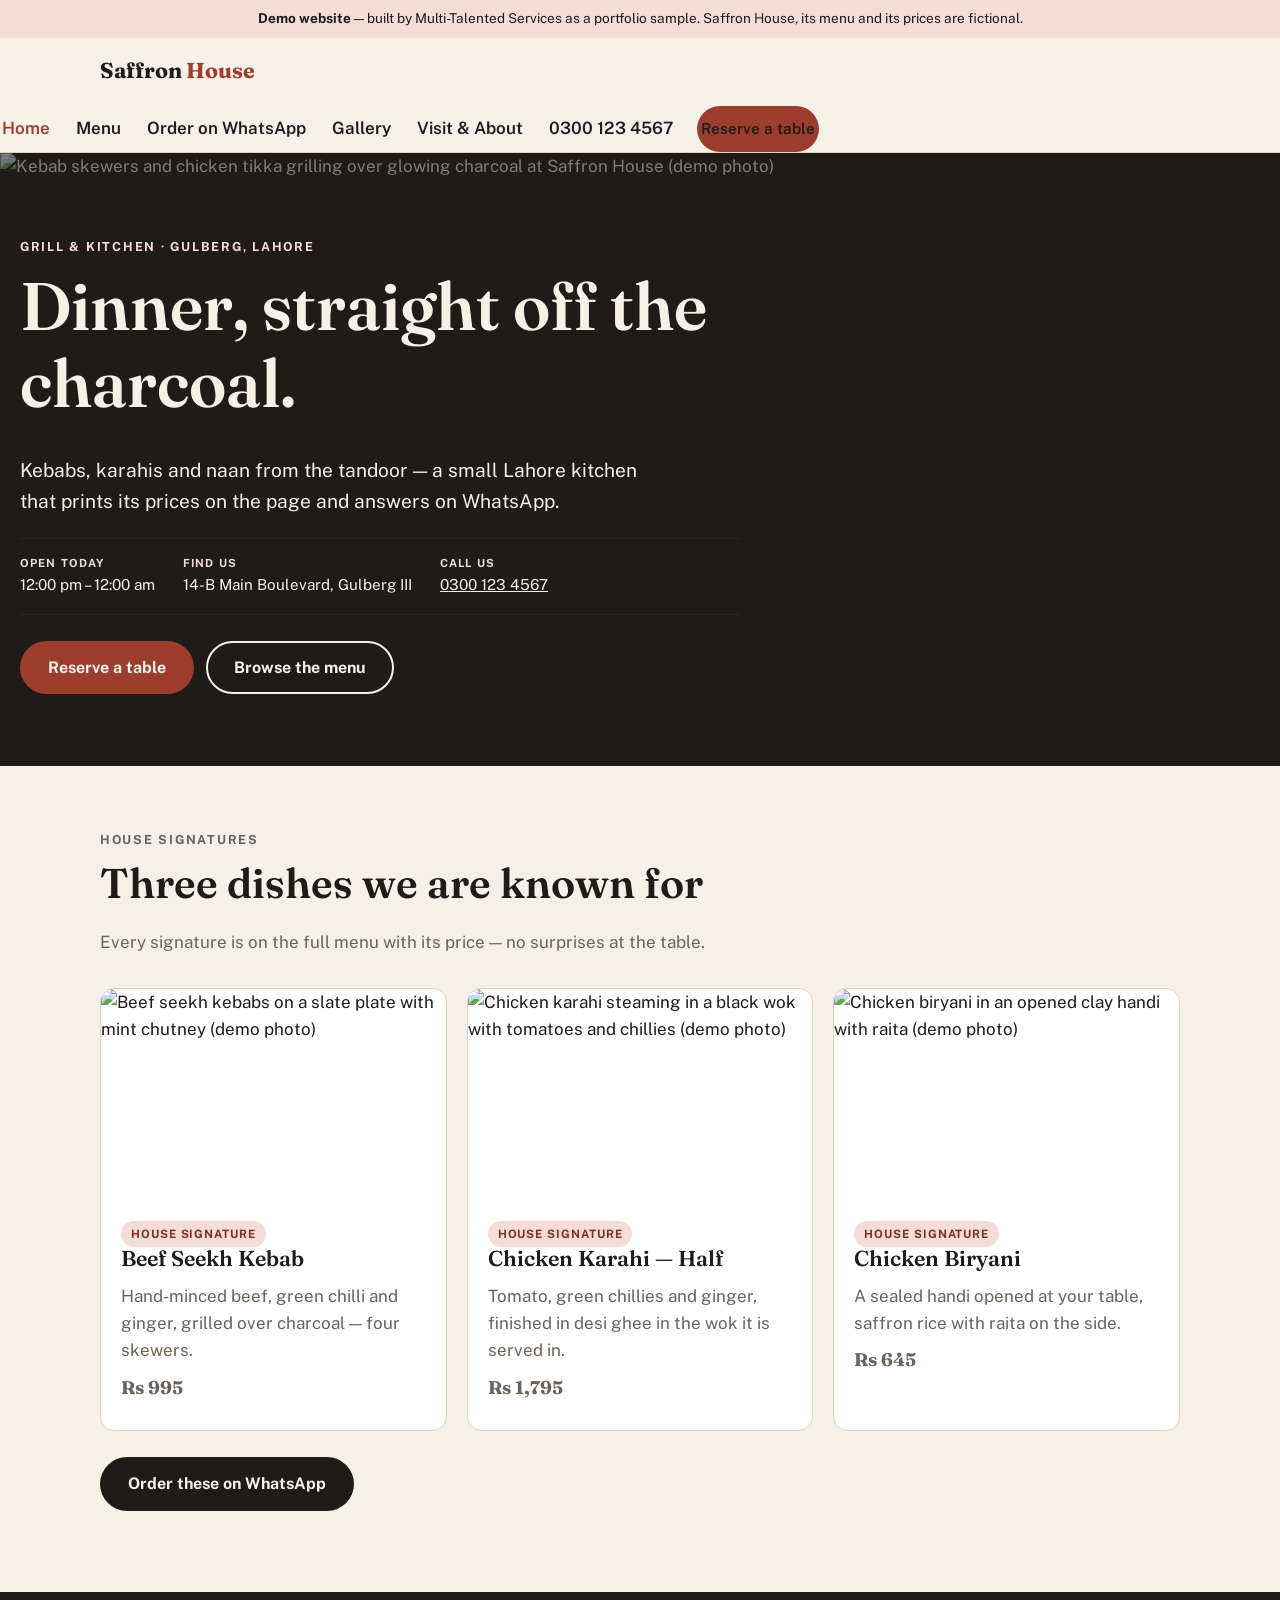
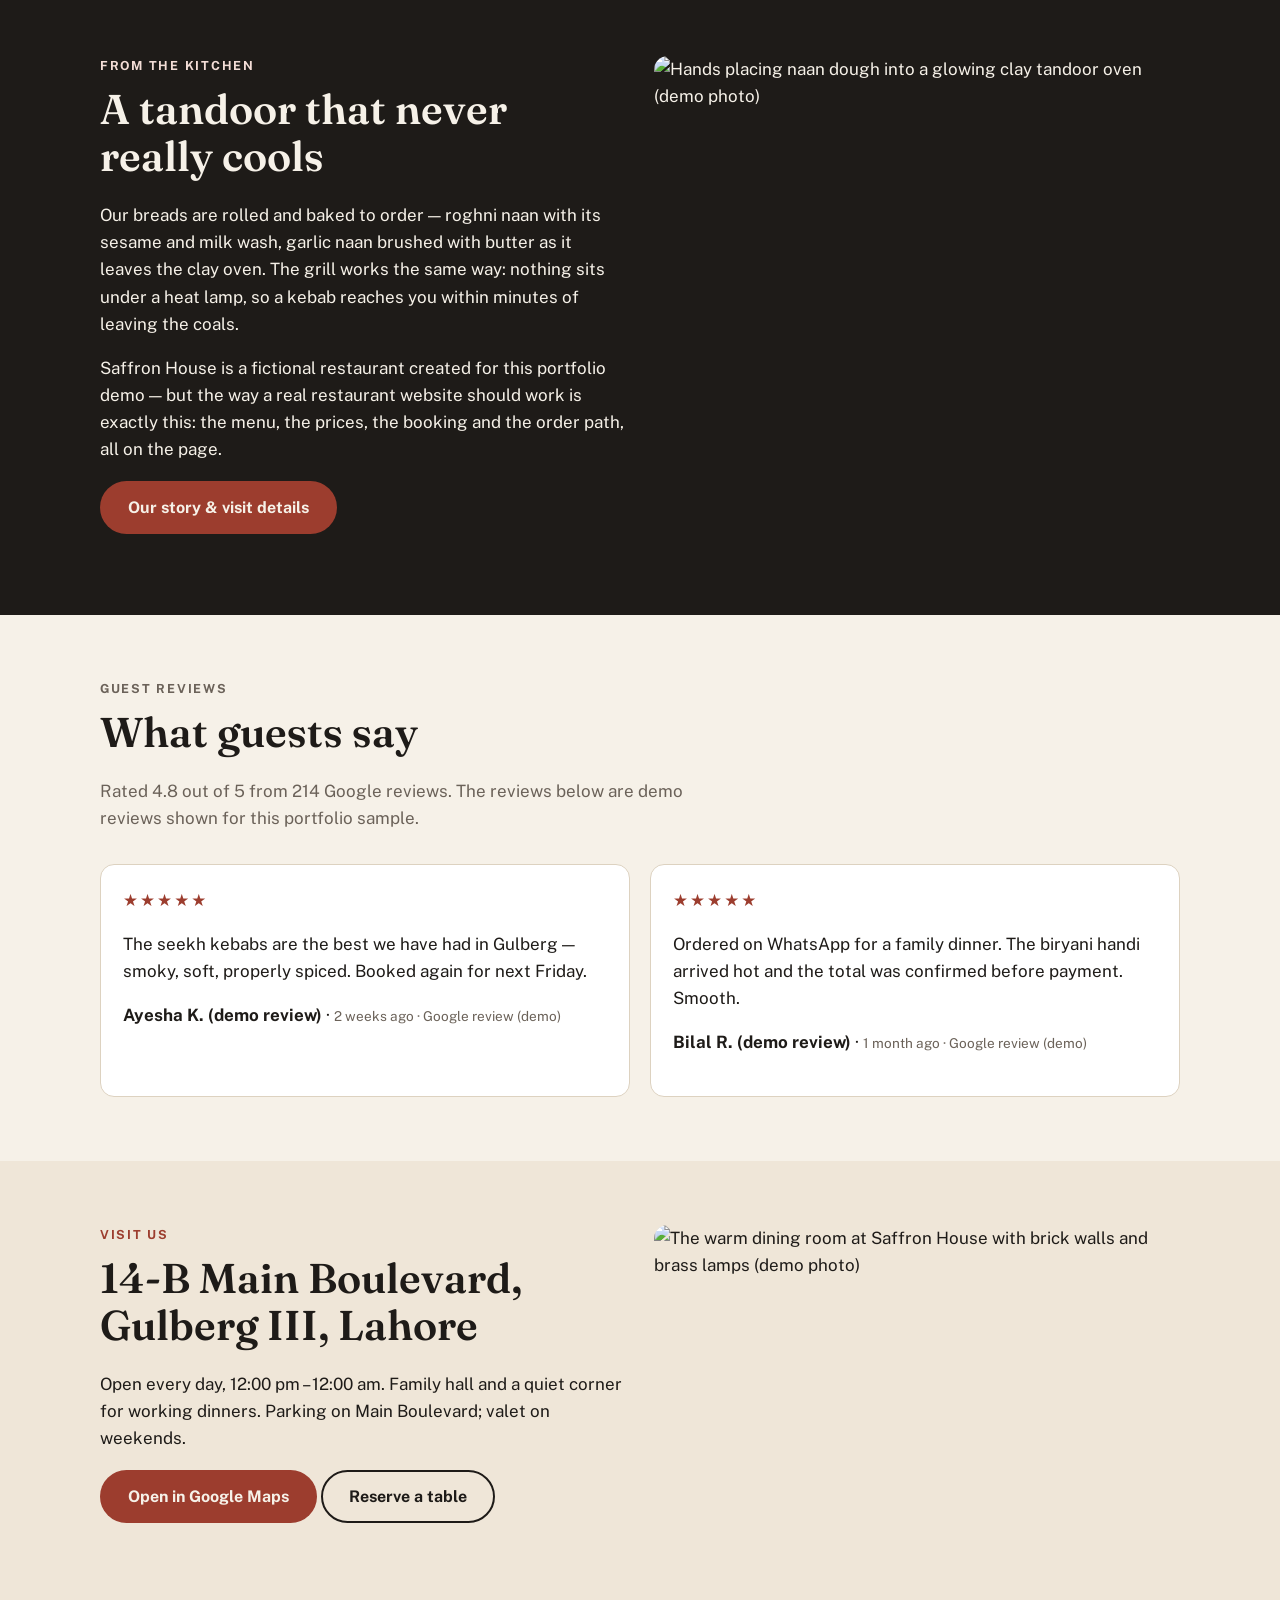
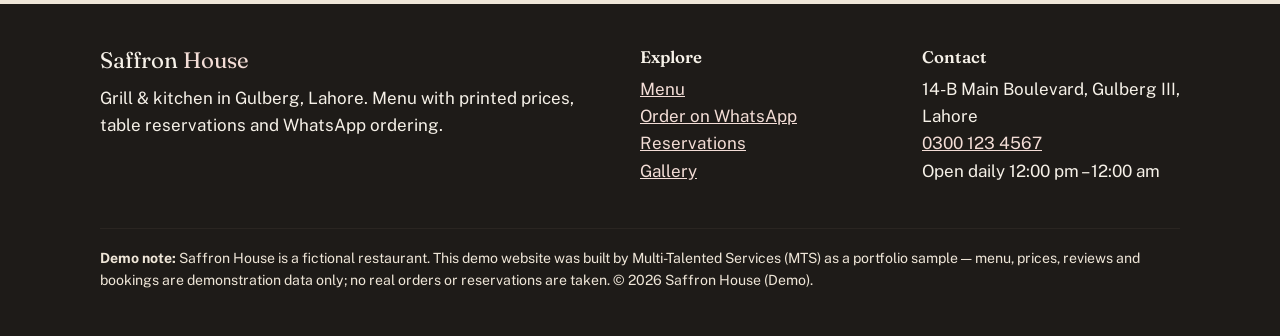
==== index.html @ 3a76dfea "Build: Saffron House restaurant demo (Queue #3) — 6 pages, menu filter/search, WhatsApp ordering + d" ====
<!DOCTYPE html>
<html lang="en">
<head>
<meta charset="UTF-8">
<meta name="viewport" content="width=device-width, initial-scale=1.0">
<title>Saffron House (Demo) — Grill &amp; Kitchen, Gulberg Lahore | Home</title>
<meta name="description" content="Demo restaurant website by Multi-Talented Services: Saffron House, a fictional grill & kitchen in Gulberg, Lahore — menu, reservations and WhatsApp ordering.">
<link rel="icon" href="assets/favicon.svg" type="image/svg+xml">
<link rel="preconnect" href="https://fonts.googleapis.com">
<link rel="preconnect" href="https://fonts.gstatic.com" crossorigin>
<link href="https://fonts.googleapis.com/css2?family=Fraunces:ital,opsz,wght@0,9..144,500;0,9..144,600;0,9..144,700;1,9..144,500&family=Public+Sans:wght@400;500;600;700&display=swap" rel="stylesheet">
<link rel="stylesheet" href="css/style.css">
<script>document.documentElement.classList.add('js');</script>
<script type="application/ld+json">
{"@context":"https://schema.org","@type":"Restaurant","name":"Saffron House","description":"Fictional demo restaurant — grill and kitchen in Gulberg, Lahore. Demo website by Multi-Talented Services.","servesCuisine":["Pakistani","Grill","Barbecue"],"priceRange":"Rs 60 – Rs 2,495","telephone":"+92-300-1234567","address":{"@type":"PostalAddress","streetAddress":"14-B Main Boulevard, Gulberg III","addressLocality":"Lahore","addressCountry":"PK"},"openingHoursSpecification":{"@type":"OpeningHoursSpecification","dayOfWeek":["Monday","Tuesday","Wednesday","Thursday","Friday","Saturday","Sunday"],"opens":"12:00","closes":"00:00"},"acceptsReservations":"True"}
</script>
</head>
<body>
<a class="skip-link" href="#main">Skip to content</a>
<div class="demo-ribbon"><p><strong>Demo website</strong> — built by Multi-Talented Services as a portfolio sample. Saffron House, its menu and its prices are fictional.</p></div>
<header class="site-header">
  <div class="wrap header-in">
    <a class="wordmark" href="index.html" aria-label="Saffron House — home">Saffron <span>House</span></a>
    <button class="nav-toggle" id="navToggle" aria-expanded="false" aria-controls="siteNav" aria-label="Open menu"><span></span><span></span><span></span></button>
  </div>
  <nav class="site-nav" id="siteNav" aria-label="Main">
    <a href="index.html" aria-current="page">Home</a>
    <a href="menu.html">Menu</a>
    <a href="order.html">Order on WhatsApp</a>
    <a href="gallery.html">Gallery</a>
    <a href="visit.html">Visit &amp; About</a>
    <a href="tel:+923001234567">0300 123 4567</a>
    <a class="btn btn-primary btn-small" href="reservations.html">Reserve a table</a>
  </nav>
</header>

<main id="main">
  <section class="hero">
    <img class="hero-photo kenburns" src="assets/hero-grill.jpg" alt="Kebab skewers and chicken tikka grilling over glowing charcoal at Saffron House (demo photo)">
    <div class="wrap hero-in">
      <p class="kicker">Grill &amp; kitchen · Gulberg, Lahore</p>
      <h1>Dinner, straight off the charcoal.</h1>
      <p class="hero-line">Kebabs, karahis and naan from the tandoor — a small Lahore kitchen that prints its prices on the page and answers on WhatsApp.</p>
      <div class="hero-facts" role="list" aria-label="Good to know">
        <p role="listitem"><span>Open today</span> 12:00 pm – 12:00 am</p>
        <p role="listitem"><span>Find us</span> 14-B Main Boulevard, Gulberg III</p>
        <p role="listitem"><span>Call us</span> <a href="tel:+923001234567">0300 123 4567</a></p>
      </div>
      <div class="hero-actions">
        <a class="btn btn-primary" href="reservations.html">Reserve a table</a>
        <a class="btn btn-ghost" href="menu.html">Browse the menu</a>
      </div>
    </div>
  </section>

  <section class="section">
    <div class="wrap">
      <div class="section-head reveal">
        <p class="kicker">House signatures</p>
        <h2>Three dishes we are known for</h2>
        <p>Every signature is on the full menu with its price — no surprises at the table.</p>
      </div>
      <div class="grid grid-3">
        <article class="card reveal">
          <img src="assets/dish-kebab.jpg" alt="Beef seekh kebabs on a slate plate with mint chutney (demo photo)">
          <div class="card-body"><span class="badge">House signature</span><h3>Beef Seekh Kebab</h3><p>Hand-minced beef, green chilli and ginger, grilled over charcoal — four skewers.</p><p class="price">Rs 995</p></div>
        </article>
        <article class="card reveal">
          <img src="assets/dish-karahi.jpg" alt="Chicken karahi steaming in a black wok with tomatoes and chillies (demo photo)">
          <div class="card-body"><span class="badge">House signature</span><h3>Chicken Karahi — Half</h3><p>Tomato, green chillies and ginger, finished in desi ghee in the wok it is served in.</p><p class="price">Rs 1,795</p></div>
        </article>
        <article class="card reveal">
          <img src="assets/dish-biryani.jpg" alt="Chicken biryani in an opened clay handi with raita (demo photo)">
          <div class="card-body"><span class="badge">House signature</span><h3>Chicken Biryani</h3><p>A sealed handi opened at your table, saffron rice with raita on the side.</p><p class="price">Rs 645</p></div>
        </article>
      </div>
      <p style="margin-top:26px"><a class="btn btn-dark" href="order.html">Order these on WhatsApp</a></p>
    </div>
  </section>

  <section class="section section--dark">
    <div class="wrap split">
      <div class="reveal">
        <p class="kicker">From the kitchen</p>
        <h2>A tandoor that never really cools</h2>
        <p>Our breads are rolled and baked to order — roghni naan with its sesame and milk wash, garlic naan brushed with butter as it leaves the clay oven. The grill works the same way: nothing sits under a heat lamp, so a kebab reaches you within minutes of leaving the coals.</p>
        <p>Saffron House is a fictional restaurant created for this portfolio demo — but the way a real restaurant website should work is exactly this: the menu, the prices, the booking and the order path, all on the page.</p>
        <p><a class="btn btn-primary" href="visit.html">Our story &amp; visit details</a></p>
      </div>
      <img class="reveal" src="assets/chef-tandoor.jpg" alt="Hands placing naan dough into a glowing clay tandoor oven (demo photo)">
    </div>
  </section>

  <section class="section">
    <div class="wrap">
      <div class="section-head reveal">
        <p class="kicker">Guest reviews</p>
        <h2>What guests say</h2>
        <p>Rated 4.8 out of 5 from 214 Google reviews. The reviews below are demo reviews shown for this portfolio sample.</p>
      </div>
      <div class="grid grid-2" id="homeReviews"></div>
    </div>
  </section>

  <section class="section section--tint">
    <div class="wrap split">
      <div class="reveal">
        <p class="kicker">Visit us</p>
        <h2>14-B Main Boulevard, Gulberg III, Lahore</h2>
        <p>Open every day, 12:00 pm – 12:00 am. Family hall and a quiet corner for working dinners. Parking on Main Boulevard; valet on weekends.</p>
        <p><a class="btn btn-primary" href="https://www.google.com/maps/search/?api=1&amp;query=Saffron+House+Main+Boulevard+Gulberg+III+Lahore" target="_blank" rel="noopener">Open in Google Maps</a> <a class="btn btn-ghost" style="color:var(--ink);border-color:var(--ink)" href="reservations.html">Reserve a table</a></p>
      </div>
      <img class="reveal" src="assets/interior.jpg" alt="The warm dining room at Saffron House with brick walls and brass lamps (demo photo)">
    </div>
  </section>
</main>

<footer class="site-footer">
  <div class="wrap">
    <div class="footer-grid">
      <div><p class="serif" style="font-size:1.4rem">Saffron <span style="color:var(--clay-tint)">House</span></p><p>Grill &amp; kitchen in Gulberg, Lahore. Menu with printed prices, table reservations and WhatsApp ordering.</p></div>
      <div><h3 style="font-size:1.05rem">Explore</h3><p><a href="menu.html">Menu</a><br><a href="order.html">Order on WhatsApp</a><br><a href="reservations.html">Reservations</a><br><a href="gallery.html">Gallery</a></p></div>
      <div><h3 style="font-size:1.05rem">Contact</h3><p>14-B Main Boulevard, Gulberg III, Lahore<br><a href="tel:+923001234567">0300 123 4567</a><br>Open daily 12:00 pm – 12:00 am</p></div>
    </div>
    <p class="footer-note"><strong>Demo note:</strong> Saffron House is a fictional restaurant. This demo website was built by Multi-Talented Services (MTS) as a portfolio sample — menu, prices, reviews and bookings are demonstration data only; no real orders or reservations are taken. © <span id="year">2026</span> Saffron House (Demo).</p>
  </div>
</footer>
<script src="js/data.js"></script>
<script src="js/logic.js"></script>
<script src="js/main.js"></script>
<script>
(function(){var D=window.SAFFRON_DATA;document.getElementById('homeReviews').innerHTML=D.REVIEWS.slice(0,2).map(function(r){return '<article class="review-card"><p class="stars" aria-label="'+r.stars+' out of 5 stars">'+'★'.repeat(r.stars)+'☆'.repeat(5-r.stars)+'</p><p>'+r.text+'</p><p><strong>'+r.name+'</strong> · <span class="when">'+r.when+' · Google review (demo)</span></p></article>';}).join('');})();
</script>
</body>
</html>
---- css/style.css ----
/* Saffron House (Demo) — one component system, project tokens only (+ semantic error red). */
:root{
  --ink:#1E1B18; --ink-2:#2A2521; --paper:#F6F1E8; --paper-2:#EFE6D8;
  --clay:#9C3D2E; --clay-dark:#7E2F24; --clay-tint:#F3DDD6;
  --stone:#6B6259; --line:#DDD2C0; --error:#B3261E;
  --radius:14px; --wrap:1120px;
}
*{box-sizing:border-box}
html{scroll-behavior:smooth}
body{margin:0;background:var(--paper);color:var(--ink);font-family:"Public Sans",system-ui,sans-serif;font-size:17px;line-height:1.6}
img{max-width:100%;display:block}
h1,h2,h3,.serif{font-family:"Fraunces",Georgia,serif;line-height:1.15;margin:0 0 .5em}
h1{font-size:clamp(2.4rem,7vw,4.2rem);font-weight:600}
h2{font-size:clamp(1.8rem,4.5vw,2.6rem);font-weight:600}
h3{font-size:1.35rem;font-weight:600}
p{margin:0 0 1em}
a{color:var(--clay-dark)}
.wrap{max-width:var(--wrap);margin:0 auto;padding:0 20px;min-width:0}
.section{padding:64px 0}
.section--dark{background:var(--ink);color:var(--paper)}
.section--tint{background:var(--paper-2)}
.section-head{max-width:640px;margin-bottom:32px;min-width:0}
.section-head p{color:var(--stone)}
.section--dark .section-head p{color:var(--paper-2)}
.kicker{text-transform:uppercase;letter-spacing:.14em;font-size:.78rem;font-weight:700;color:var(--clay);margin-bottom:10px}
.section--dark .kicker{color:var(--clay-tint)}

/* Demo ribbon + header */
.demo-ribbon{background:var(--clay-tint);color:var(--ink);font-size:.85rem;text-align:center;padding:8px 16px}
.demo-ribbon p{margin:0}
.skip-link{position:absolute;left:-9999px;top:0;background:var(--ink);color:var(--paper);padding:10px 16px;z-index:60}
.skip-link:focus{left:8px;top:8px}
.site-header{background:var(--paper);border-bottom:1px solid var(--line);position:sticky;top:0;z-index:40}
.header-in{display:flex;align-items:center;gap:16px;min-height:68px;min-width:0}
.wordmark{font-family:"Fraunces",serif;font-size:1.35rem;font-weight:700;color:var(--ink);text-decoration:none;white-space:nowrap}
.wordmark span{color:var(--clay)}
.nav-toggle{margin-left:auto;background:none;border:1px solid var(--line);border-radius:10px;width:48px;height:48px;display:flex;flex-direction:column;align-items:center;justify-content:center;gap:5px;cursor:pointer}
.nav-toggle span{display:block;width:22px;height:2px;background:var(--ink)}
.site-nav{display:none;flex-direction:column;gap:4px;padding:12px 20px 18px;border-top:1px solid var(--line)}
.site-nav.open{display:flex}
.site-nav a{color:var(--ink);text-decoration:none;font-weight:600;padding:10px 4px}
.site-nav a[aria-current="page"]{color:var(--clay)}
@media(min-width:920px){
  .nav-toggle{display:none}
  .site-nav{display:flex;flex-direction:row;align-items:center;gap:22px;margin-left:auto;padding:0;border-top:none}
  .site-nav a{padding:6px 2px}
}
@media(max-width:380px){ .wordmark{font-size:1.12rem} .demo-ribbon{font-size:.78rem} }

/* Buttons — one system, 52px primary */
.btn{display:inline-flex;align-items:center;justify-content:center;min-height:52px;padding:12px 26px;border-radius:999px;font-weight:700;font-size:1rem;text-decoration:none;border:2px solid transparent;cursor:pointer;text-align:center}
.btn-primary{background:var(--clay);color:var(--paper)}
.btn-primary:hover{background:var(--clay-dark)}
.btn-ghost{background:transparent;color:var(--ink);border-color:var(--ink)}
.section--dark .btn-ghost,.hero .btn-ghost{color:var(--paper);border-color:var(--paper)}
.btn-dark{background:var(--ink);color:var(--paper)}
.btn-small{min-height:46px;padding:8px 20px;font-size:.95rem}
.btn[disabled]{opacity:.45;cursor:not-allowed}
:focus-visible{outline:3px solid var(--clay);outline-offset:2px}

/* Hero */
.hero{background:var(--ink);color:var(--paper);position:relative;overflow:hidden}
.hero-photo{position:absolute;inset:0;width:100%;height:100%;object-fit:cover;opacity:.45}
.hero-in{position:relative;padding:84px 20px 72px;max-width:760px;margin:0}
.hero .kicker{color:var(--clay-tint)}
.hero-line{font-size:1.2rem;max-width:34em}
.hero-facts{display:flex;flex-wrap:wrap;gap:10px 28px;margin:22px 0;padding:16px 0;border-top:1px solid var(--ink-2);border-bottom:1px solid var(--ink-2)}
.hero-facts p{margin:0;font-size:.95rem}
.hero-facts span{display:block;text-transform:uppercase;letter-spacing:.1em;font-size:.7rem;color:var(--clay-tint);font-weight:700}
.hero-facts a{color:var(--paper)}
.hero-actions{display:flex;flex-wrap:wrap;gap:12px;margin-top:26px}
.kenburns{animation:kb 24s ease-in-out infinite alternate}
@keyframes kb{from{transform:scale(1)}to{transform:scale(1.07) translate(-1.5%,-1%)}}

/* Cards / grids */
.grid{display:grid;gap:20px;min-width:0}
.grid>*{min-width:0}
@media(min-width:700px){.grid-3{grid-template-columns:repeat(3,1fr)}.grid-2{grid-template-columns:repeat(2,1fr)}}
.card{background:#fff;border:1px solid var(--line);border-radius:var(--radius);overflow:hidden}
.card img{width:100%;height:210px;object-fit:cover}
.card-body{padding:20px}
.card-body p{color:var(--stone);margin-bottom:8px}
.price{font-family:"Fraunces",serif;font-weight:700;color:var(--clay-dark);font-size:1.15rem;white-space:nowrap}
.badge{display:inline-block;background:var(--clay-tint);color:var(--clay-dark);font-size:.72rem;font-weight:700;letter-spacing:.08em;text-transform:uppercase;border-radius:999px;padding:4px 10px}

/* Menu */
.menu-chips{display:flex;flex-wrap:wrap;gap:8px;margin-bottom:14px}
.chip{min-height:46px;padding:8px 18px;border-radius:999px;border:1.5px solid var(--ink);background:transparent;color:var(--ink);font-weight:600;font-size:.95rem;cursor:pointer;font-family:inherit}
.chip[aria-pressed="true"]{background:var(--ink);color:var(--paper)}
.menu-search{width:100%;max-width:440px}
.menu-list{list-style:none;margin:0 0 34px;padding:0}
.mi{display:flex;align-items:baseline;gap:10px;padding:13px 0;border-bottom:1px solid var(--line);min-width:0}
.mi-main{min-width:0}
.mi-name{font-family:"Fraunces",serif;font-size:1.12rem;font-weight:600;margin:0}
.mi-desc{color:var(--stone);font-size:.93rem;margin:2px 0 0}
.mi-dots{flex:1;border-bottom:2px dotted var(--line);min-width:16px}
.mi-price{font-family:"Fraunces",serif;font-weight:700;color:var(--clay-dark);white-space:nowrap;margin:0}
.mi-mark{font-family:"Public Sans",sans-serif;font-size:.78rem;color:var(--stone);font-weight:700}
.add-btn{min-height:44px;padding:6px 16px;border-radius:999px;border:1.5px solid var(--clay);background:transparent;color:var(--clay-dark);font-weight:700;cursor:pointer;font-family:inherit;white-space:nowrap}
.add-btn:hover{background:var(--clay-tint)}
.menu-cat h3{border-bottom:2px solid var(--ink);padding-bottom:8px;margin-bottom:6px}

/* Forms — one field system, 52px, 16px+ font */
.field{margin-bottom:18px;min-width:0}
.field label{display:block;font-weight:700;margin-bottom:6px}
.field input,.field select,.field textarea{width:100%;min-height:52px;padding:12px 14px;font-size:16px;font-family:inherit;border:1.5px solid var(--stone);border-radius:10px;background:#fff;color:var(--ink)}
.field textarea{min-height:110px}
.field .error-text{display:none;color:var(--error);font-size:.9rem;font-weight:600;margin-top:6px}
.field.invalid input,.field.invalid select,.field.invalid textarea{border-color:var(--error)}
.field.invalid .error-text{display:block}
.form-row{display:grid;gap:0 18px}
@media(min-width:700px){.form-row{grid-template-columns:1fr 1fr}}
.confirm-box{background:var(--paper-2);border:2px solid var(--clay);border-radius:var(--radius);padding:26px}
.confirm-box dl{display:grid;grid-template-columns:auto 1fr;gap:6px 18px;margin:14px 0}
.confirm-box dt{font-weight:700}
.confirm-box dd{margin:0}

/* Order */
.order-layout{display:grid;gap:28px;min-width:0}
.order-layout>*{min-width:0}
@media(min-width:920px){.order-layout{grid-template-columns:1fr 380px}}
.order-panel{background:var(--ink);color:var(--paper);border-radius:var(--radius);padding:24px;align-self:start}
.order-panel h3{color:var(--paper)}
.order-line{display:flex;align-items:center;gap:10px;padding:10px 0;border-bottom:1px solid var(--ink-2);min-width:0}
.order-line .ol-name{flex:1;min-width:0}
.qty-btn{width:44px;height:44px;border-radius:50%;border:1.5px solid var(--paper);background:transparent;color:var(--paper);font-size:1.2rem;cursor:pointer;flex:none}
.order-total{display:flex;justify-content:space-between;font-family:"Fraunces",serif;font-size:1.3rem;font-weight:700;padding:16px 0}
.btn-whatsapp{background:var(--clay);color:var(--paper);width:100%}
.order-log{font-size:.88rem;color:var(--paper-2)}
.order-log li{margin-bottom:6px}

/* Reviews */
.review-card{background:#fff;border:1px solid var(--line);border-radius:var(--radius);padding:22px}
.stars{color:var(--clay);letter-spacing:2px;font-size:1.05rem}
.review-card .when{color:var(--stone);font-size:.85rem}

/* Gallery / visit */
.gallery-grid{display:grid;gap:16px;min-width:0}
.gallery-grid>*{min-width:0}
@media(min-width:700px){.gallery-grid{grid-template-columns:repeat(2,1fr)}}
@media(min-width:1020px){.gallery-grid{grid-template-columns:repeat(3,1fr)}}
.gallery-grid figure{margin:0;border-radius:var(--radius);overflow:hidden;border:1px solid var(--line);background:#fff}
.gallery-grid img{width:100%;height:250px;object-fit:cover}
.gallery-grid figcaption{padding:12px 16px;font-weight:600}
.visit-panel{background:var(--ink);color:var(--paper);border-radius:var(--radius);padding:28px}
.visit-panel a{color:var(--clay-tint)}
.hours{list-style:none;padding:0;margin:0}
.hours li{display:flex;justify-content:space-between;gap:16px;padding:8px 0;border-bottom:1px solid var(--line)}
.split{display:grid;gap:28px;min-width:0}
.split>*{min-width:0}
@media(min-width:920px){.split{grid-template-columns:1fr 1fr}}
.split img{border-radius:var(--radius);width:100%;height:100%;object-fit:cover;min-height:280px}

/* Footer */
.site-footer{background:var(--ink);color:var(--paper);padding:44px 0 30px;margin-top:0}
.site-footer a{color:var(--clay-tint)}
.footer-grid{display:grid;gap:24px;min-width:0}
.footer-grid>*{min-width:0}
@media(min-width:760px){.footer-grid{grid-template-columns:2fr 1fr 1fr}}
.footer-note{border-top:1px solid var(--ink-2);margin-top:26px;padding-top:18px;font-size:.88rem;color:var(--paper-2)}

/* Reveal-by-default: hidden state ONLY when JS is on */
.js .reveal{opacity:0;transform:translateY(14px);transition:opacity .6s ease,transform .6s ease}
.js .reveal.revealed{opacity:1;transform:none}
@media(prefers-reduced-motion:reduce){
  html{scroll-behavior:auto}
  .js .reveal{opacity:1;transform:none;transition:none}
  .kenburns{animation:none}
}
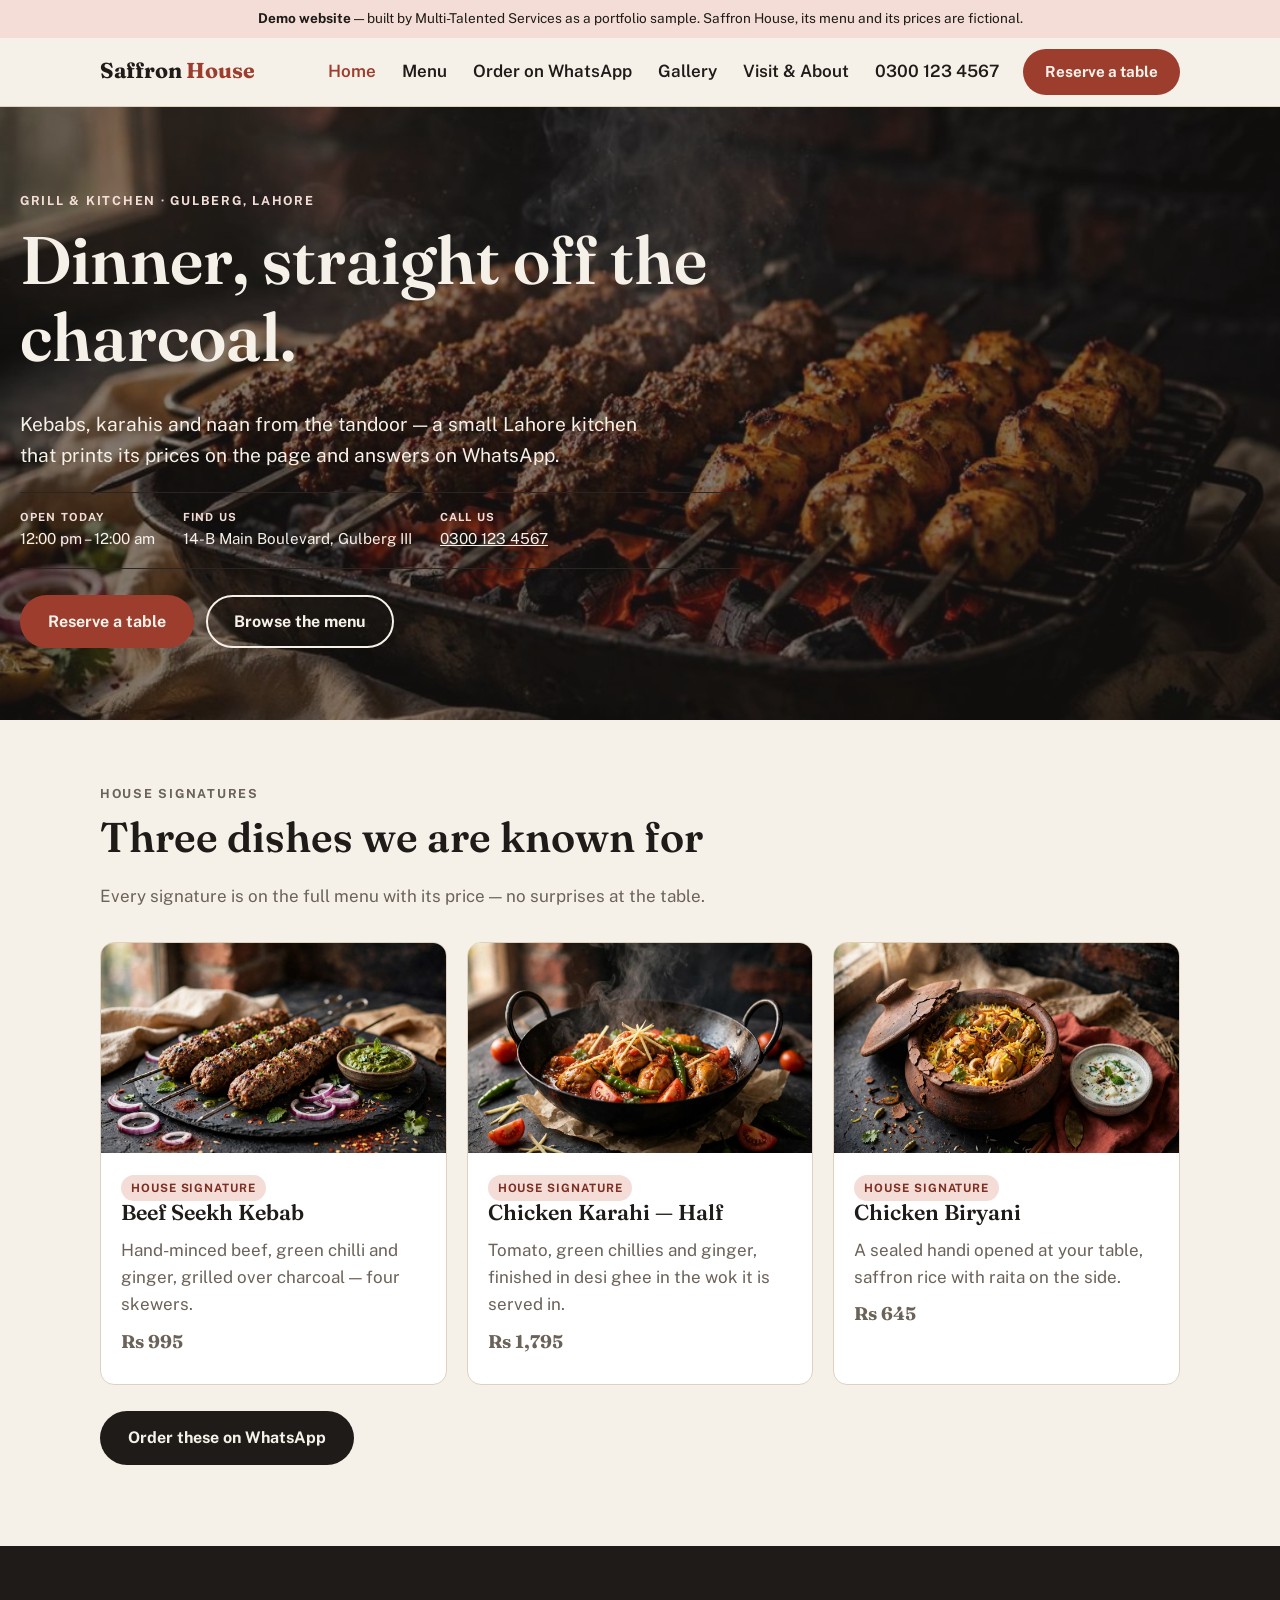
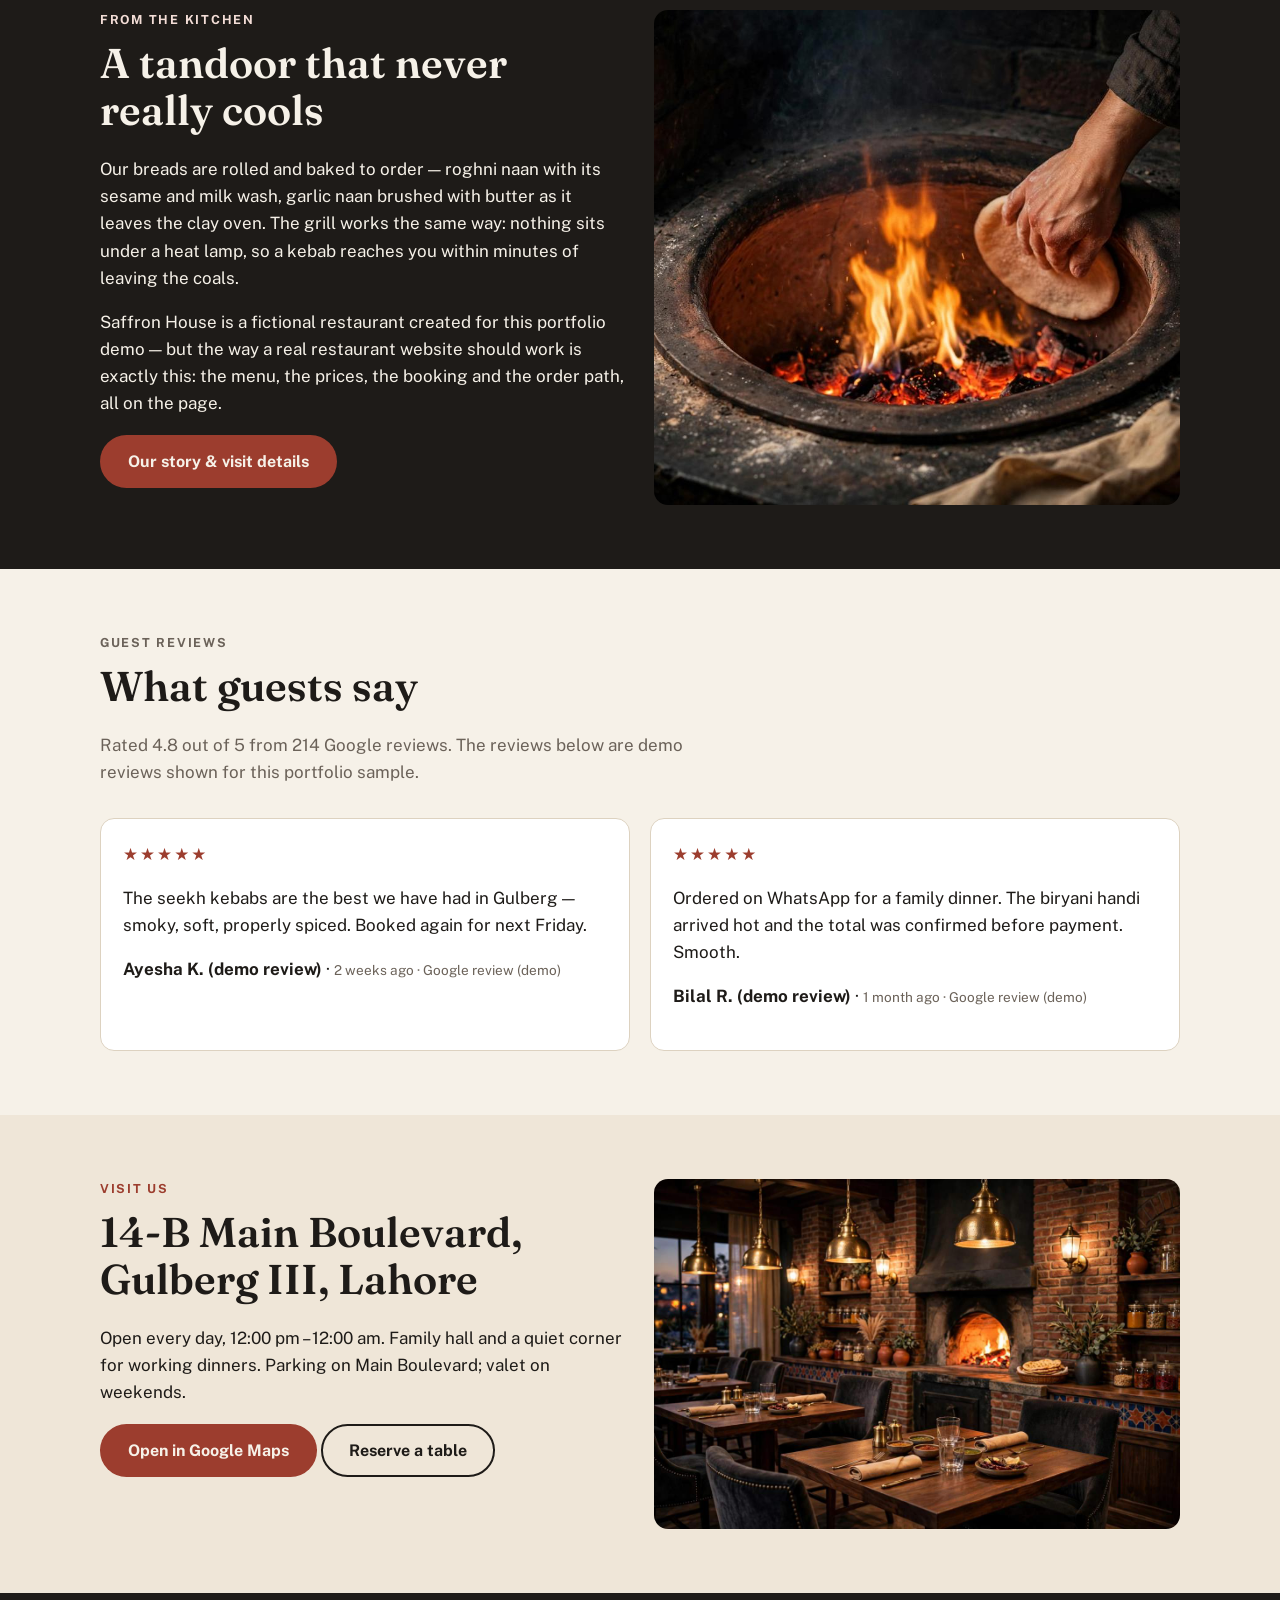
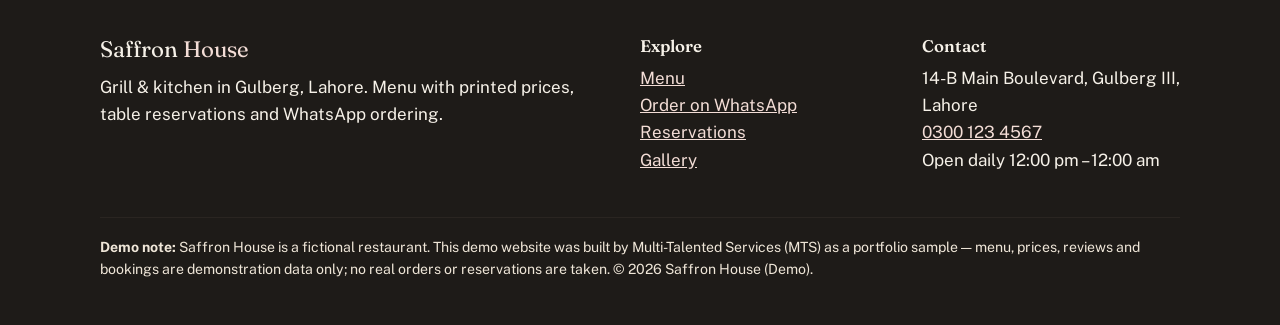
==== commit 2dff4e75: "Fix run: header rebuilt inside container, Reserve CTA readable on every page, reveal without opacity" ====
--- a/index.html
+++ b/index.html
@@ -22,7 +22,6 @@
   <div class="wrap header-in">
     <a class="wordmark" href="index.html" aria-label="Saffron House — home">Saffron <span>House</span></a>
     <button class="nav-toggle" id="navToggle" aria-expanded="false" aria-controls="siteNav" aria-label="Open menu"><span></span><span></span><span></span></button>
-  </div>
   <nav class="site-nav" id="siteNav" aria-label="Main">
     <a href="index.html" aria-current="page">Home</a>
     <a href="menu.html">Menu</a>
@@ -32,6 +31,7 @@
     <a href="tel:+923001234567">0300 123 4567</a>
     <a class="btn btn-primary btn-small" href="reservations.html">Reserve a table</a>
   </nav>
+  </div>
 </header>
 
 <main id="main">
--- a/css/style.css
+++ b/css/style.css
@@ -31,19 +31,19 @@
 .skip-link{position:absolute;left:-9999px;top:0;background:var(--ink);color:var(--paper);padding:10px 16px;z-index:60}
 .skip-link:focus{left:8px;top:8px}
 .site-header{background:var(--paper);border-bottom:1px solid var(--line);position:sticky;top:0;z-index:40}
-.header-in{display:flex;align-items:center;gap:16px;min-height:68px;min-width:0}
+.header-in{display:flex;align-items:center;gap:16px;min-height:68px;min-width:0;flex-wrap:wrap}
 .wordmark{font-family:"Fraunces",serif;font-size:1.35rem;font-weight:700;color:var(--ink);text-decoration:none;white-space:nowrap}
 .wordmark span{color:var(--clay)}
 .nav-toggle{margin-left:auto;background:none;border:1px solid var(--line);border-radius:10px;width:48px;height:48px;display:flex;flex-direction:column;align-items:center;justify-content:center;gap:5px;cursor:pointer}
 .nav-toggle span{display:block;width:22px;height:2px;background:var(--ink)}
-.site-nav{display:none;flex-direction:column;gap:4px;padding:12px 20px 18px;border-top:1px solid var(--line)}
+.site-nav{display:none;flex-direction:column;gap:4px;padding:12px 0 18px;border-top:1px solid var(--line);flex-basis:100%}
 .site-nav.open{display:flex}
-.site-nav a{color:var(--ink);text-decoration:none;font-weight:600;padding:10px 4px}
-.site-nav a[aria-current="page"]{color:var(--clay)}
+.site-nav a:not(.btn){color:var(--ink);text-decoration:none;font-weight:600;padding:10px 4px}
+.site-nav a:not(.btn)[aria-current="page"]{color:var(--clay)}
 @media(min-width:920px){
   .nav-toggle{display:none}
-  .site-nav{display:flex;flex-direction:row;align-items:center;gap:22px;margin-left:auto;padding:0;border-top:none}
-  .site-nav a{padding:6px 2px}
+  .site-nav{display:flex;flex-direction:row;align-items:center;gap:22px;margin-left:auto;padding:0;border-top:none;flex-basis:auto}
+  .site-nav a:not(.btn){padding:6px 2px}
 }
 @media(max-width:380px){ .wordmark{font-size:1.12rem} .demo-ribbon{font-size:.78rem} }
 
@@ -159,9 +159,11 @@
 @media(min-width:760px){.footer-grid{grid-template-columns:2fr 1fr 1fr}}
 .footer-note{border-top:1px solid var(--ink-2);margin-top:26px;padding-top:18px;font-size:.88rem;color:var(--paper-2)}
 
-/* Reveal-by-default: hidden state ONLY when JS is on */
-.js .reveal{opacity:0;transform:translateY(14px);transition:opacity .6s ease,transform .6s ease}
-.js .reveal.revealed{opacity:1;transform:none}
+/* Reveal: opacity is NEVER gated (v3 pattern) — elements are fully visible at
+   all times; the observer/fallback only settle a gentle position rise, so no
+   section or photo can render blank at any scroll speed. */
+.js .reveal{transform:translateY(14px);transition:transform .6s ease}
+.js .reveal.revealed{transform:none}
 @media(prefers-reduced-motion:reduce){
   html{scroll-behavior:auto}
   .js .reveal{opacity:1;transform:none;transition:none}
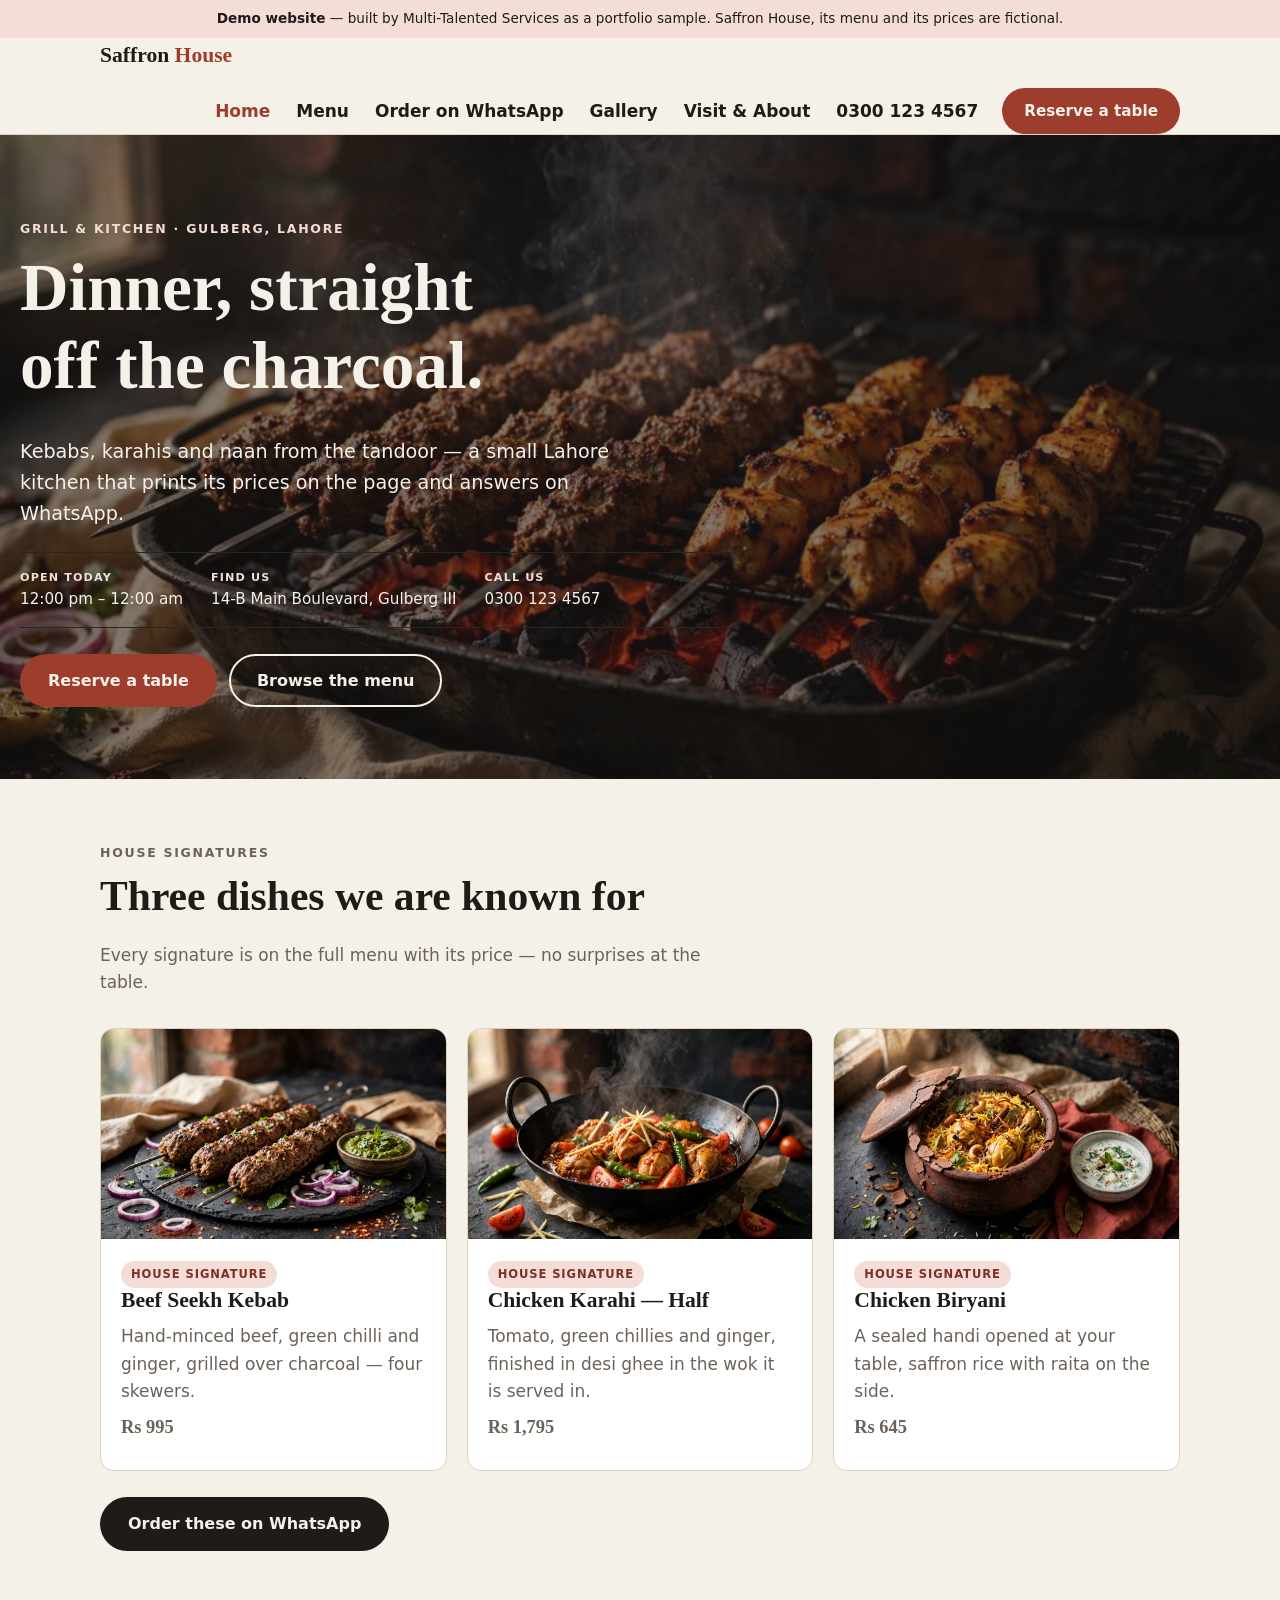
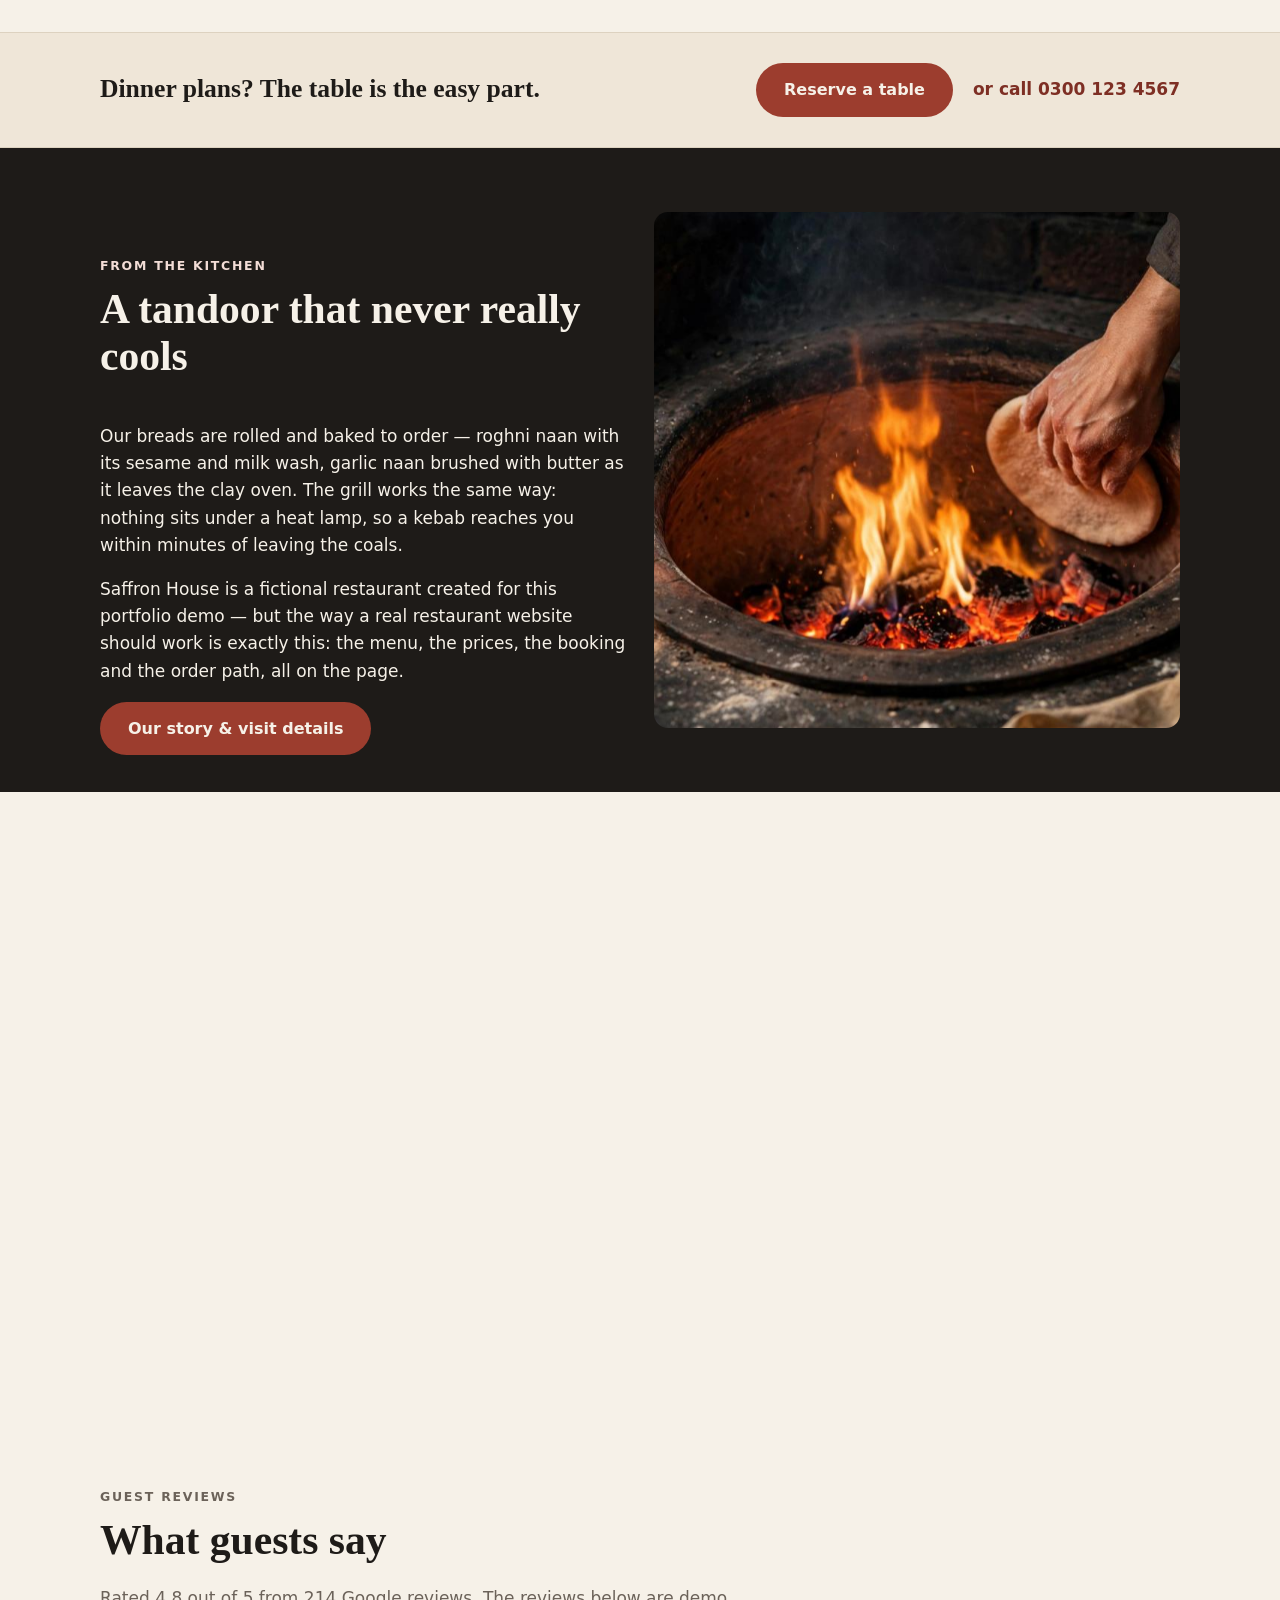
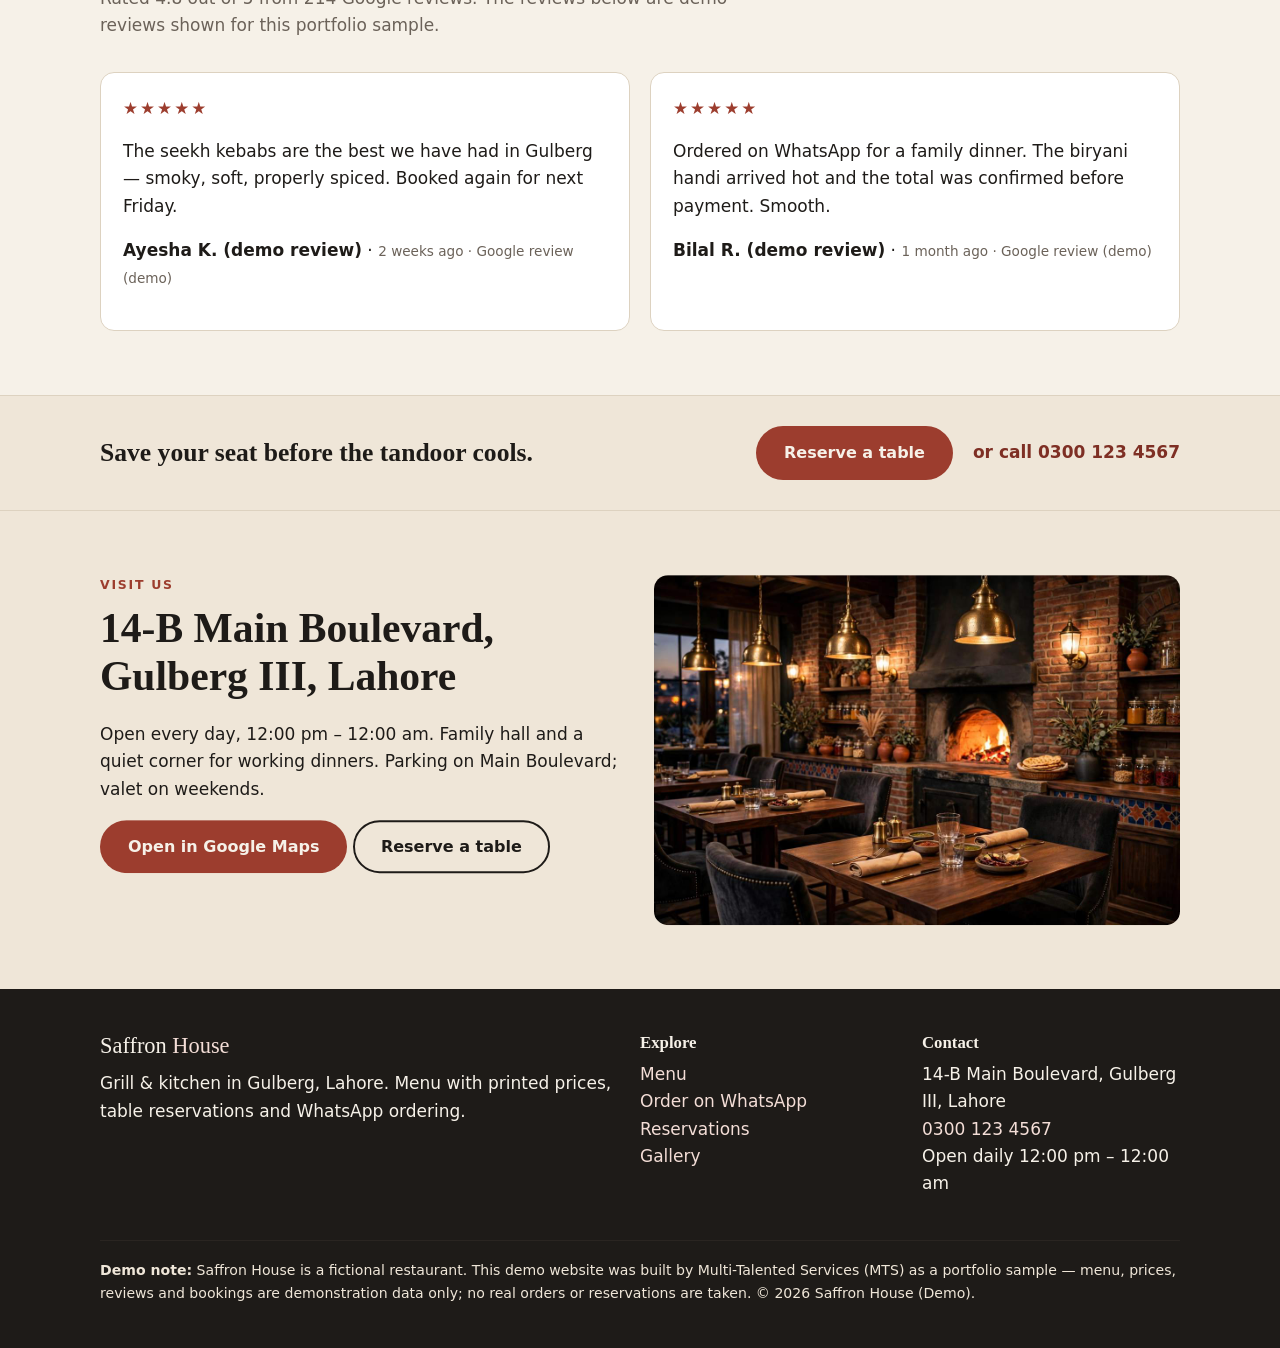
==== commit aa66a54b: "Premium upgrade batch 2026-11-22: audit fixes + premium ladder + static capture mode + self-hosted f" ====
--- a/index.html
+++ b/index.html
@@ -6,9 +6,10 @@
 <title>Saffron House (Demo) — Grill &amp; Kitchen, Gulberg Lahore | Home</title>
 <meta name="description" content="Demo restaurant website by Multi-Talented Services: Saffron House, a fictional grill & kitchen in Gulberg, Lahore — menu, reservations and WhatsApp ordering.">
 <link rel="icon" href="assets/favicon.svg" type="image/svg+xml">
-<link rel="preconnect" href="https://fonts.googleapis.com">
-<link rel="preconnect" href="https://fonts.gstatic.com" crossorigin>
-<link href="https://fonts.googleapis.com/css2?family=Fraunces:ital,opsz,wght@0,9..144,500;0,9..144,600;0,9..144,700;1,9..144,500&family=Public+Sans:wght@400;500;600;700&display=swap" rel="stylesheet">
+
+
+<link rel="stylesheet" href="assets/fonts/fonts.css">
+<link rel="stylesheet" href="assets/vendor/lenis.css">
 <link rel="stylesheet" href="css/style.css">
 <script>document.documentElement.classList.add('js');</script>
 <script type="application/ld+json">
@@ -39,7 +40,7 @@
     <img class="hero-photo kenburns" src="assets/hero-grill.jpg" alt="Kebab skewers and chicken tikka grilling over glowing charcoal at Saffron House (demo photo)">
     <div class="wrap hero-in">
       <p class="kicker">Grill &amp; kitchen · Gulberg, Lahore</p>
-      <h1>Dinner, straight off the charcoal.</h1>
+      <h1><span class="lm"><span class="lm-in">Dinner, straight </span></span><span class="lm"><span class="lm-in">off the charcoal.</span></span></h1>
       <p class="hero-line">Kebabs, karahis and naan from the tandoor — a small Lahore kitchen that prints its prices on the page and answers on WhatsApp.</p>
       <div class="hero-facts" role="list" aria-label="Good to know">
         <p role="listitem"><span>Open today</span> 12:00 pm – 12:00 am</p>
@@ -55,45 +56,46 @@
 
   <section class="section">
     <div class="wrap">
-      <div class="section-head reveal">
+      <div class="section-head" data-motion>
         <p class="kicker">House signatures</p>
         <h2>Three dishes we are known for</h2>
         <p>Every signature is on the full menu with its price — no surprises at the table.</p>
       </div>
-      <div class="grid grid-3">
-        <article class="card reveal">
+      <div class="grid grid-3" data-motion-group>
+        <article class="card">
           <img src="assets/dish-kebab.jpg" alt="Beef seekh kebabs on a slate plate with mint chutney (demo photo)">
           <div class="card-body"><span class="badge">House signature</span><h3>Beef Seekh Kebab</h3><p>Hand-minced beef, green chilli and ginger, grilled over charcoal — four skewers.</p><p class="price">Rs 995</p></div>
         </article>
-        <article class="card reveal">
+        <article class="card">
           <img src="assets/dish-karahi.jpg" alt="Chicken karahi steaming in a black wok with tomatoes and chillies (demo photo)">
           <div class="card-body"><span class="badge">House signature</span><h3>Chicken Karahi — Half</h3><p>Tomato, green chillies and ginger, finished in desi ghee in the wok it is served in.</p><p class="price">Rs 1,795</p></div>
         </article>
-        <article class="card reveal">
+        <article class="card">
           <img src="assets/dish-biryani.jpg" alt="Chicken biryani in an opened clay handi with raita (demo photo)">
           <div class="card-body"><span class="badge">House signature</span><h3>Chicken Biryani</h3><p>A sealed handi opened at your table, saffron rice with raita on the side.</p><p class="price">Rs 645</p></div>
         </article>
       </div>
-      <p style="margin-top:26px"><a class="btn btn-dark" href="order.html">Order these on WhatsApp</a></p>
+      <p style="margin-top:26px" data-motion><a class="btn btn-dark" href="order.html">Order these on WhatsApp</a></p>
     </div>
   </section>
-
-  <section class="section section--dark">
+  <div class="book-spine"><div class="wrap book-spine-in"><p>Dinner plans? The table is the easy part.</p><div class="book-spine-actions"><a class="btn btn-primary" href="reservations.html">Reserve a table</a><a class="book-spine-tel" href="tel:+923001234567">or call 0300 123 4567</a></div></div></div>
+  <section class="section section--dark" id="tandoor-chapter">
     <div class="wrap split">
-      <div class="reveal">
-        <p class="kicker">From the kitchen</p>
-        <h2>A tandoor that never really cools</h2>
-        <p>Our breads are rolled and baked to order — roghni naan with its sesame and milk wash, garlic naan brushed with butter as it leaves the clay oven. The grill works the same way: nothing sits under a heat lamp, so a kebab reaches you within minutes of leaving the coals.</p>
-        <p>Saffron House is a fictional restaurant created for this portfolio demo — but the way a real restaurant website should work is exactly this: the menu, the prices, the booking and the order path, all on the page.</p>
-        <p><a class="btn btn-primary" href="visit.html">Our story &amp; visit details</a></p>
+      <div>
+        <p class="kicker" data-chapter-line>From the kitchen</p>
+        <h2 data-chapter-line>A tandoor that never really cools</h2>
+        <div class="chapter-rule" aria-hidden="true"></div>
+        <p data-chapter-line>Our breads are rolled and baked to order — roghni naan with its sesame and milk wash, garlic naan brushed with butter as it leaves the clay oven. The grill works the same way: nothing sits under a heat lamp, so a kebab reaches you within minutes of leaving the coals.</p>
+        <p data-chapter-line>Saffron House is a fictional restaurant created for this portfolio demo — but the way a real restaurant website should work is exactly this: the menu, the prices, the booking and the order path, all on the page.</p>
+        <p data-chapter-line><a class="btn btn-primary" href="visit.html">Our story &amp; visit details</a></p>
       </div>
-      <img class="reveal" src="assets/chef-tandoor.jpg" alt="Hands placing naan dough into a glowing clay tandoor oven (demo photo)">
+      <div class="chapter-media"><img class="chapter-img" src="assets/chef-tandoor.jpg" alt="Hands placing naan dough into a glowing clay tandoor oven (demo photo)"></div>
     </div>
   </section>
 
   <section class="section">
     <div class="wrap">
-      <div class="section-head reveal">
+      <div class="section-head" data-motion>
         <p class="kicker">Guest reviews</p>
         <h2>What guests say</h2>
         <p>Rated 4.8 out of 5 from 214 Google reviews. The reviews below are demo reviews shown for this portfolio sample.</p>
@@ -101,16 +103,17 @@
       <div class="grid grid-2" id="homeReviews"></div>
     </div>
   </section>
+  <div class="book-spine"><div class="wrap book-spine-in"><p>Save your seat before the tandoor cools.</p><div class="book-spine-actions"><a class="btn btn-primary" href="reservations.html">Reserve a table</a><a class="book-spine-tel" href="tel:+923001234567">or call 0300 123 4567</a></div></div></div>
 
   <section class="section section--tint">
     <div class="wrap split">
-      <div class="reveal">
+      <div data-motion>
         <p class="kicker">Visit us</p>
         <h2>14-B Main Boulevard, Gulberg III, Lahore</h2>
         <p>Open every day, 12:00 pm – 12:00 am. Family hall and a quiet corner for working dinners. Parking on Main Boulevard; valet on weekends.</p>
         <p><a class="btn btn-primary" href="https://www.google.com/maps/search/?api=1&amp;query=Saffron+House+Main+Boulevard+Gulberg+III+Lahore" target="_blank" rel="noopener">Open in Google Maps</a> <a class="btn btn-ghost" style="color:var(--ink);border-color:var(--ink)" href="reservations.html">Reserve a table</a></p>
       </div>
-      <img class="reveal" src="assets/interior.jpg" alt="The warm dining room at Saffron House with brick walls and brass lamps (demo photo)">
+      <img data-motion src="assets/interior.jpg" alt="The warm dining room at Saffron House with brick walls and brass lamps (demo photo)">
     </div>
   </section>
 </main>
@@ -128,6 +131,10 @@
 <script src="js/data.js"></script>
 <script src="js/logic.js"></script>
 <script src="js/main.js"></script>
+<script defer src="assets/vendor/lenis.min.js"></script>
+<script defer src="assets/vendor/gsap.min.js"></script>
+<script defer src="assets/vendor/ScrollTrigger.min.js"></script>
+<script defer src="js/premium.js"></script>
 <script>
 (function(){var D=window.SAFFRON_DATA;document.getElementById('homeReviews').innerHTML=D.REVIEWS.slice(0,2).map(function(r){return '<article class="review-card"><p class="stars" aria-label="'+r.stars+' out of 5 stars">'+'★'.repeat(r.stars)+'☆'.repeat(5-r.stars)+'</p><p>'+r.text+'</p><p><strong>'+r.name+'</strong> · <span class="when">'+r.when+' · Google review (demo)</span></p></article>';}).join('');})();
 </script>
--- a/assets/fonts/fonts.css
+++ b/assets/fonts/fonts.css
@@ -0,0 +1,147 @@
+/* Self-hosted webfonts (Google Fonts, OFL) — downloaded 2026-11-22.
+   Replaces the fonts.googleapis.com stylesheet so the design renders
+   identically with or without external network access. */
+/* latin */
+@font-face {
+  font-family: 'Fraunces';
+  font-style: italic;
+  font-weight: 500;
+  font-display: swap;
+  src: url(./fraunces-italic-latin-ddaaa584.woff2) format('woff2');
+  unicode-range: U+0000-00FF, U+0131, U+0152-0153, U+02BB-02BC, U+02C6, U+02DA, U+02DC, U+0304, U+0308, U+0329, U+2000-206F, U+20AC, U+2122, U+2191, U+2193, U+2212, U+2215, U+FEFF, U+FFFD;
+}
+/* latin-ext */
+@font-face {
+  font-family: 'Fraunces';
+  font-style: italic;
+  font-weight: 500;
+  font-display: swap;
+  src: url(./fraunces-italic-latin-ext-80f4a047.woff2) format('woff2');
+  unicode-range: U+0100-02BA, U+02BD-02C5, U+02C7-02CC, U+02CE-02D7, U+02DD-02FF, U+0304, U+0308, U+0329, U+1D00-1DBF, U+1E00-1E9F, U+1EF2-1EFF, U+2020, U+20A0-20AB, U+20AD-20C4, U+2113, U+2C60-2C7F, U+A720-A7FF;
+}
+/* latin */
+@font-face {
+  font-family: 'Fraunces';
+  font-style: normal;
+  font-weight: 500;
+  font-display: swap;
+  src: url(./fraunces-normal-latin-39ce2001.woff2) format('woff2');
+  unicode-range: U+0000-00FF, U+0131, U+0152-0153, U+02BB-02BC, U+02C6, U+02DA, U+02DC, U+0304, U+0308, U+0329, U+2000-206F, U+20AC, U+2122, U+2191, U+2193, U+2212, U+2215, U+FEFF, U+FFFD;
+}
+/* latin-ext */
+@font-face {
+  font-family: 'Fraunces';
+  font-style: normal;
+  font-weight: 500;
+  font-display: swap;
+  src: url(./fraunces-normal-latin-ext-79671606.woff2) format('woff2');
+  unicode-range: U+0100-02BA, U+02BD-02C5, U+02C7-02CC, U+02CE-02D7, U+02DD-02FF, U+0304, U+0308, U+0329, U+1D00-1DBF, U+1E00-1E9F, U+1EF2-1EFF, U+2020, U+20A0-20AB, U+20AD-20C4, U+2113, U+2C60-2C7F, U+A720-A7FF;
+}
+/* latin */
+@font-face {
+  font-family: 'Fraunces';
+  font-style: normal;
+  font-weight: 600;
+  font-display: swap;
+  src: url(./fraunces-normal-latin-39ce2001.woff2) format('woff2');
+  unicode-range: U+0000-00FF, U+0131, U+0152-0153, U+02BB-02BC, U+02C6, U+02DA, U+02DC, U+0304, U+0308, U+0329, U+2000-206F, U+20AC, U+2122, U+2191, U+2193, U+2212, U+2215, U+FEFF, U+FFFD;
+}
+/* latin-ext */
+@font-face {
+  font-family: 'Fraunces';
+  font-style: normal;
+  font-weight: 600;
+  font-display: swap;
+  src: url(./fraunces-normal-latin-ext-79671606.woff2) format('woff2');
+  unicode-range: U+0100-02BA, U+02BD-02C5, U+02C7-02CC, U+02CE-02D7, U+02DD-02FF, U+0304, U+0308, U+0329, U+1D00-1DBF, U+1E00-1E9F, U+1EF2-1EFF, U+2020, U+20A0-20AB, U+20AD-20C4, U+2113, U+2C60-2C7F, U+A720-A7FF;
+}
+/* latin */
+@font-face {
+  font-family: 'Fraunces';
+  font-style: normal;
+  font-weight: 700;
+  font-display: swap;
+  src: url(./fraunces-normal-latin-39ce2001.woff2) format('woff2');
+  unicode-range: U+0000-00FF, U+0131, U+0152-0153, U+02BB-02BC, U+02C6, U+02DA, U+02DC, U+0304, U+0308, U+0329, U+2000-206F, U+20AC, U+2122, U+2191, U+2193, U+2212, U+2215, U+FEFF, U+FFFD;
+}
+/* latin-ext */
+@font-face {
+  font-family: 'Fraunces';
+  font-style: normal;
+  font-weight: 700;
+  font-display: swap;
+  src: url(./fraunces-normal-latin-ext-79671606.woff2) format('woff2');
+  unicode-range: U+0100-02BA, U+02BD-02C5, U+02C7-02CC, U+02CE-02D7, U+02DD-02FF, U+0304, U+0308, U+0329, U+1D00-1DBF, U+1E00-1E9F, U+1EF2-1EFF, U+2020, U+20A0-20AB, U+20AD-20C4, U+2113, U+2C60-2C7F, U+A720-A7FF;
+}
+/* latin */
+@font-face {
+  font-family: 'Public Sans';
+  font-style: normal;
+  font-weight: 400;
+  font-display: swap;
+  src: url(./public-sans-normal-latin-e769ef35.woff2) format('woff2');
+  unicode-range: U+0000-00FF, U+0131, U+0152-0153, U+02BB-02BC, U+02C6, U+02DA, U+02DC, U+0304, U+0308, U+0329, U+2000-206F, U+20AC, U+2122, U+2191, U+2193, U+2212, U+2215, U+FEFF, U+FFFD;
+}
+/* latin-ext */
+@font-face {
+  font-family: 'Public Sans';
+  font-style: normal;
+  font-weight: 400;
+  font-display: swap;
+  src: url(./public-sans-normal-latin-ext-98f94fdc.woff2) format('woff2');
+  unicode-range: U+0100-02BA, U+02BD-02C5, U+02C7-02CC, U+02CE-02D7, U+02DD-02FF, U+0304, U+0308, U+0329, U+1D00-1DBF, U+1E00-1E9F, U+1EF2-1EFF, U+2020, U+20A0-20AB, U+20AD-20C4, U+2113, U+2C60-2C7F, U+A720-A7FF;
+}
+/* latin */
+@font-face {
+  font-family: 'Public Sans';
+  font-style: normal;
+  font-weight: 500;
+  font-display: swap;
+  src: url(./public-sans-normal-latin-e769ef35.woff2) format('woff2');
+  unicode-range: U+0000-00FF, U+0131, U+0152-0153, U+02BB-02BC, U+02C6, U+02DA, U+02DC, U+0304, U+0308, U+0329, U+2000-206F, U+20AC, U+2122, U+2191, U+2193, U+2212, U+2215, U+FEFF, U+FFFD;
+}
+/* latin-ext */
+@font-face {
+  font-family: 'Public Sans';
+  font-style: normal;
+  font-weight: 500;
+  font-display: swap;
+  src: url(./public-sans-normal-latin-ext-98f94fdc.woff2) format('woff2');
+  unicode-range: U+0100-02BA, U+02BD-02C5, U+02C7-02CC, U+02CE-02D7, U+02DD-02FF, U+0304, U+0308, U+0329, U+1D00-1DBF, U+1E00-1E9F, U+1EF2-1EFF, U+2020, U+20A0-20AB, U+20AD-20C4, U+2113, U+2C60-2C7F, U+A720-A7FF;
+}
+/* latin */
+@font-face {
+  font-family: 'Public Sans';
+  font-style: normal;
+  font-weight: 600;
+  font-display: swap;
+  src: url(./public-sans-normal-latin-e769ef35.woff2) format('woff2');
+  unicode-range: U+0000-00FF, U+0131, U+0152-0153, U+02BB-02BC, U+02C6, U+02DA, U+02DC, U+0304, U+0308, U+0329, U+2000-206F, U+20AC, U+2122, U+2191, U+2193, U+2212, U+2215, U+FEFF, U+FFFD;
+}
+/* latin-ext */
+@font-face {
+  font-family: 'Public Sans';
+  font-style: normal;
+  font-weight: 600;
+  font-display: swap;
+  src: url(./public-sans-normal-latin-ext-98f94fdc.woff2) format('woff2');
+  unicode-range: U+0100-02BA, U+02BD-02C5, U+02C7-02CC, U+02CE-02D7, U+02DD-02FF, U+0304, U+0308, U+0329, U+1D00-1DBF, U+1E00-1E9F, U+1EF2-1EFF, U+2020, U+20A0-20AB, U+20AD-20C4, U+2113, U+2C60-2C7F, U+A720-A7FF;
+}
+/* latin */
+@font-face {
+  font-family: 'Public Sans';
+  font-style: normal;
+  font-weight: 700;
+  font-display: swap;
+  src: url(./public-sans-normal-latin-e769ef35.woff2) format('woff2');
+  unicode-range: U+0000-00FF, U+0131, U+0152-0153, U+02BB-02BC, U+02C6, U+02DA, U+02DC, U+0304, U+0308, U+0329, U+2000-206F, U+20AC, U+2122, U+2191, U+2193, U+2212, U+2215, U+FEFF, U+FFFD;
+}
+/* latin-ext */
+@font-face {
+  font-family: 'Public Sans';
+  font-style: normal;
+  font-weight: 700;
+  font-display: swap;
+  src: url(./public-sans-normal-latin-ext-98f94fdc.woff2) format('woff2');
+  unicode-range: U+0100-02BA, U+02BD-02C5, U+02C7-02CC, U+02CE-02D7, U+02DD-02FF, U+0304, U+0308, U+0329, U+1D00-1DBF, U+1E00-1E9F, U+1EF2-1EFF, U+2020, U+20A0-20AB, U+20AD-20C4, U+2113, U+2C60-2C7F, U+A720-A7FF;
+}
--- a/assets/vendor/lenis.css
+++ b/assets/vendor/lenis.css
@@ -0,0 +1,26 @@
+html.lenis,
+html.lenis body {
+  height: auto;
+}
+
+.lenis:not(.lenis-autoToggle).lenis-stopped {
+  overflow: clip;
+}
+
+.lenis [data-lenis-prevent],
+.lenis [data-lenis-prevent-wheel],
+.lenis [data-lenis-prevent-touch],
+.lenis [data-lenis-prevent-vertical],
+.lenis [data-lenis-prevent-horizontal] {
+  overscroll-behavior: contain;
+}
+
+.lenis.lenis-smooth iframe {
+  pointer-events: none;
+}
+
+.lenis.lenis-autoToggle {
+  transition-property: overflow;
+  transition-duration: 1ms;
+  transition-behavior: allow-discrete;
+}
--- a/css/style.css
+++ b/css/style.css
@@ -14,7 +14,8 @@
 h2{font-size:clamp(1.8rem,4.5vw,2.6rem);font-weight:600}
 h3{font-size:1.35rem;font-weight:600}
 p{margin:0 0 1em}
-a{color:var(--clay-dark)}
+a{color:var(--clay-dark);text-decoration:none}
+ul{list-style:none;margin:0;padding:0}
 .wrap{max-width:var(--wrap);margin:0 auto;padding:0 20px;min-width:0}
 .section{padding:64px 0}
 .section--dark{background:var(--ink);color:var(--paper)}
@@ -169,3 +170,47 @@
   .js .reveal{opacity:1;transform:none;transition:none}
   .kenburns{animation:none}
 }
+
+/* ============================================================
+   PREMIUM LAYER — 2026-11-22 upgrade (first Lenis + GSAP site)
+   Base link/list rules above are untouched (P1 preserved).
+   ============================================================ */
+
+/* Lenis owns scroll smoothing on the premium page; CSS smooth
+   scrolling would fight it. Native behaviour everywhere else. */
+html.lenis-on{scroll-behavior:auto}
+
+/* Masked line-rise hero headline (index). Lines are plain
+   inline spans without JS — mask + rise exist only under .js,
+   and GSAP (not CSS) drives the motion, so a failed library
+   load leaves the headline fully visible. */
+.js .hero .lm{display:block;overflow:hidden;padding-bottom:.09em;margin-bottom:-.09em}
+.js .hero .lm-in{display:block;will-change:transform}
+
+/* Pinned tandoor chapter (index) */
+.chapter-rule{height:3px;background:var(--clay);border-radius:2px;transform-origin:left center;margin:4px 0 18px;max-width:180px}
+.chapter-media{overflow:hidden;border-radius:var(--radius)}
+.chapter-media .chapter-img{width:100%;height:100%;object-fit:cover;min-height:280px;will-change:transform}
+
+/* Booking spine — the reservation path restated at section
+   endings, in the site's own button system. */
+.book-spine{background:var(--paper-2);border-top:1px solid var(--line);border-bottom:1px solid var(--line);padding:30px 0}
+.book-spine-in{display:flex;flex-wrap:wrap;align-items:center;gap:14px 28px;justify-content:space-between}
+.book-spine p{font-family:"Fraunces",serif;font-size:clamp(1.25rem,2.6vw,1.6rem);font-weight:600;margin:0}
+.book-spine-actions{display:flex;flex-wrap:wrap;align-items:center;gap:12px 20px}
+.book-spine-tel{font-weight:700;color:var(--clay-dark)}
+
+/* Menu re-presented as typography (menu page): larger serif
+   dish names, display-scale category headings, more air —
+   same data, same dotted leaders, same prices. */
+.menu-cat h3{font-size:clamp(1.6rem,3.6vw,2.1rem);letter-spacing:-.01em;border-bottom:2px solid var(--ink);padding-bottom:10px;margin:38px 0 4px}
+.menu-cat:first-child h3{margin-top:10px}
+.mi{padding:16px 0}
+.mi-name{font-size:1.32rem;line-height:1.25}
+.mi-desc{font-size:.97rem;margin-top:4px}
+.mi-price{font-size:1.14rem}
+
+@media(prefers-reduced-motion:reduce){
+  .js .hero .lm-in{will-change:auto}
+  .chapter-media .chapter-img{will-change:auto}
+}
